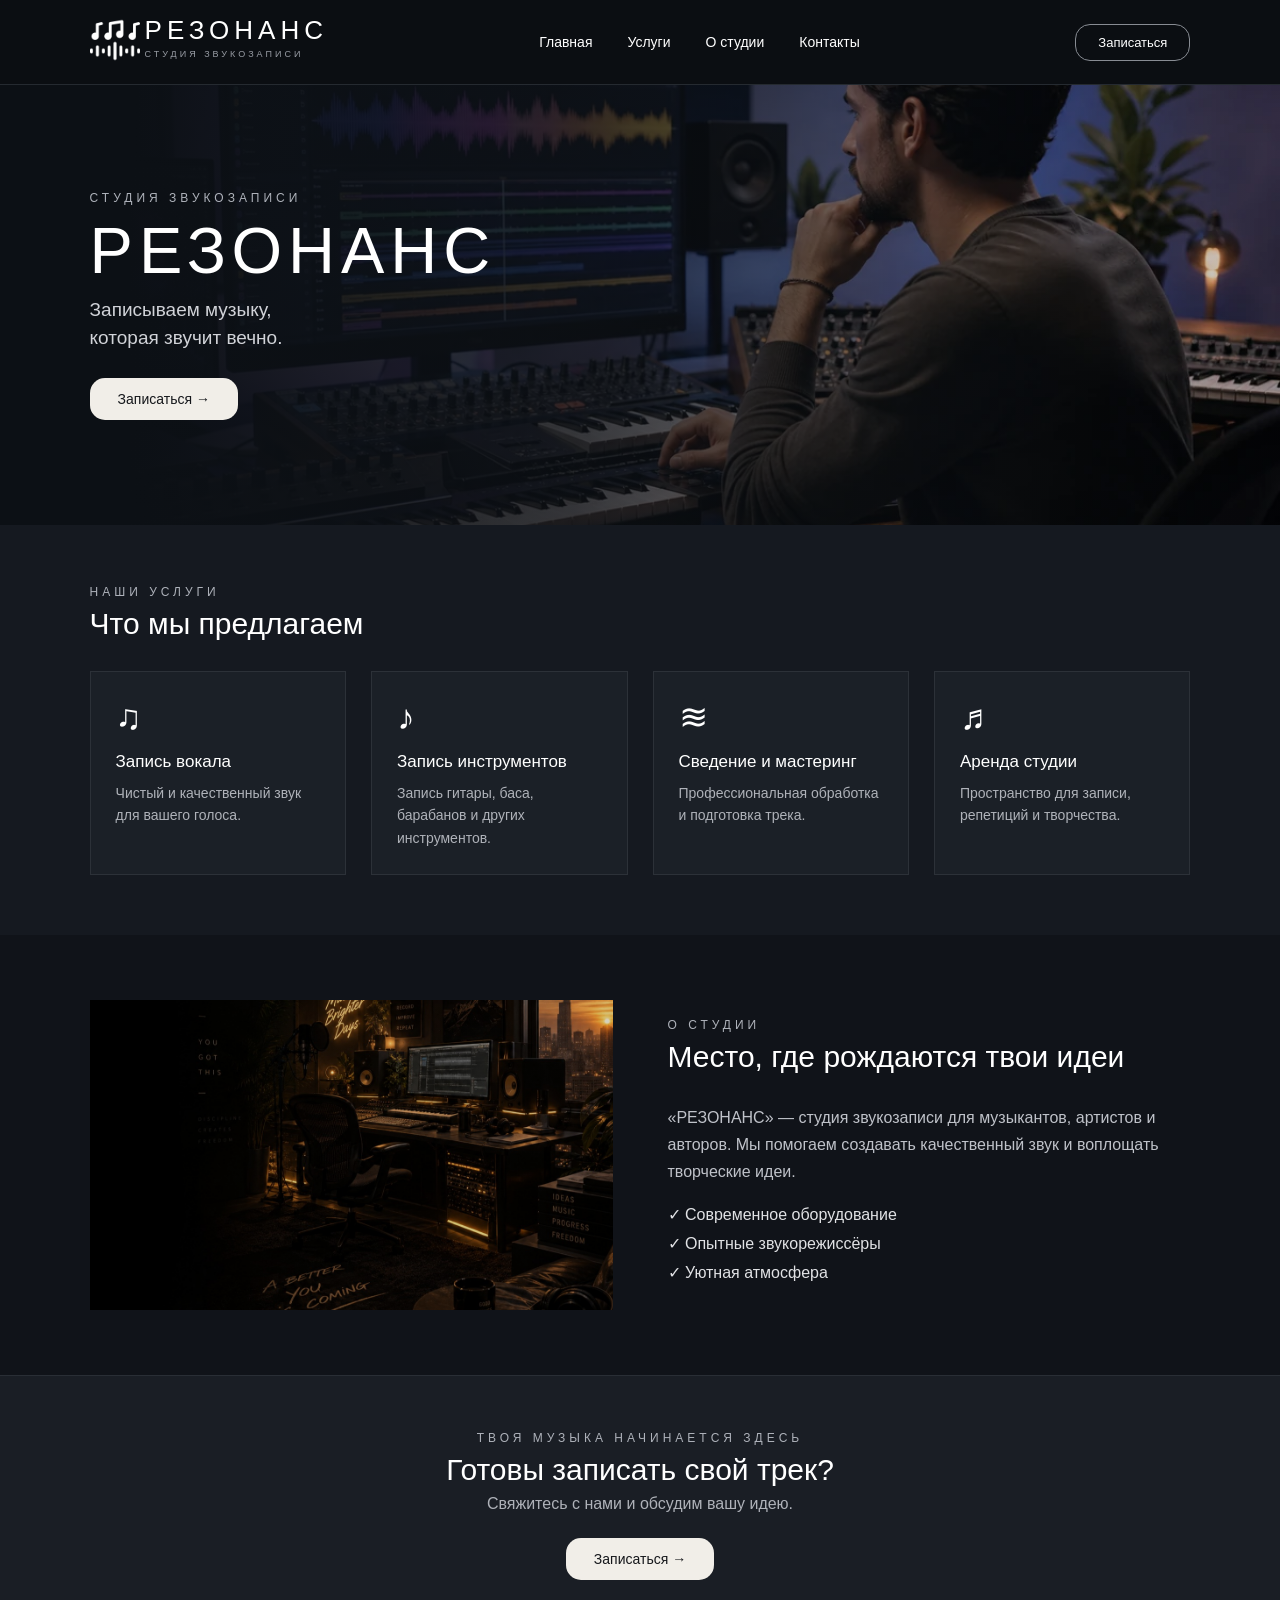
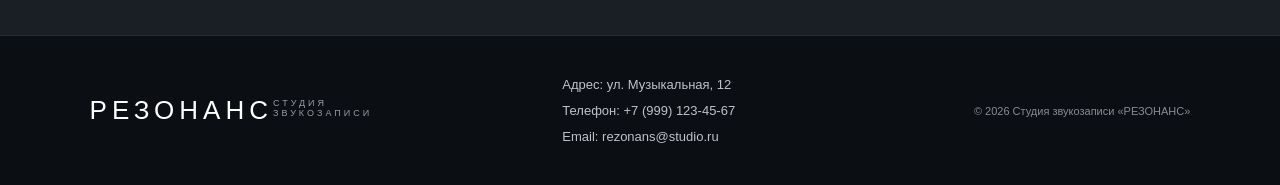
==== stud/index.html @ 7efa26d1 "Add files via upload" ====
<!DOCTYPE html>
<html lang="en">

<head>
    <meta charset="UTF-8">
    <meta name="viewport" content="width=device-width, initial-scale=1.0">
    <title>РЕЗОНАНС</title>
    <link rel="stylesheet" href="style.css">
</head>

</html>

<body>

    <div class="header">
        <div class="logo">
            <div><img src="foto/free-icon-sound-8358638.png" alt="" height="50px"></div>
            <div  class="only-text">
                <div class="logo-name">РЕЗОНАНС</div>
                <div class="logo-text">СТУДИЯ ЗВУКОЗАПИСИ</div>
            </div>
        </div>

        <div class="menu">
            <p>Главная</p>
            <p>Услуги</p>
            <p>О студии</p>
            <p>Контакты</p>
        </div>

        <p class="top-button">Записаться</p>
    </div>

    <div class="hero" id="home">
        <div class="hero-content">
            <div class="small-title">СТУДИЯ ЗВУКОЗАПИСИ</div>
            <div class="main-title">РЕЗОНАНС</div>
            <div class="description">Записываем музыку,<br>которая звучит вечно.</div>
            <p class="button">Записаться →</p>
        </div>
    </div>

    <div class="services" id="services">
        <div class="small-title">НАШИ УСЛУГИ</div>
        <div class="section-title">Что мы предлагаем</div>

        <div class="cards">
            <div class="card">
                <div class="icon">♫</div>
                <div class="card-title">Запись вокала</div>
                <div class="card-text">Чистый и качественный звук для вашего голоса.</div>
            </div>
            <div class="card">
                <div class="icon">♪</div>
                <div class="card-title">Запись инструментов</div>
                <div class="card-text">Запись гитары, баса, барабанов и других инструментов.</div>
            </div>
            <div class="card">
                <div class="icon">≋</div>
                <div class="card-title">Сведение и мастеринг</div>
                <div class="card-text">Профессиональная обработка и подготовка трека.</div>
            </div>
            <div class="card">
                <div class="icon">♬</div>
                <div class="card-title">Аренда студии</div>
                <div class="card-text">Пространство для записи, репетиций и творчества.</div>
            </div>
        </div>
    </div>

    <div class="about" id="about">
        <div class="about-image"></div>

        <div class="about-content">
            <div class="small-title">О СТУДИИ</div>
            <div class="section-title">Место, где рождаются твои идеи</div>
            <div class="about-text">
                «РЕЗОНАНС» — студия звукозаписи для музыкантов,
                артистов и авторов. Мы помогаем создавать качественный
                звук и воплощать творческие идеи.
            </div>
            <div class="check">✓ Современное оборудование</div>
            <div class="check">✓ Опытные звукорежиссёры</div>
            <div class="check">✓ Уютная атмосфера</div>
        </div>
    </div>
    <div class="booking">
        <div class="small-title">ТВОЯ МУЗЫКА НАЧИНАЕТСЯ ЗДЕСЬ</div>
        <div class="booking-title">Готовы записать свой трек?</div>
        <div class="booking-text">Свяжитесь с нами и обсудим вашу идею.</div>
        <p class="button">Записаться →</p>
    </div>

    <div class="footer" id="contacts">
        <div class="logo">
            <div class="logo-name">РЕЗОНАНС</div>
            <div class="logo-text">СТУДИЯ ЗВУКОЗАПИСИ</div>
        </div>

        <div class="contacts">
            <div>Адрес: ул. Музыкальная, 12</div>
            <div>Телефон: +7 (999) 123-45-67</div>
            <div>Email: rezonans@studio.ru</div>
        </div>

        <div class="copyright">© 2026 Студия звукозаписи «РЕЗОНАНС»</div>
    </div>

</body>

</html>
---- stud/style.css ----
* {
    margin: 0;
    padding: 0;
    box-sizing: border-box;
}
body {
    background: #101319;
    color: white;
    font-family: Arial, sans-serif;
}
.header {
    height: 85px;
    padding: 0 7%;
    display: flex;
    align-items: center;
    justify-content: space-between;
    background: #0b0e12;
    border-bottom: 1px solid #252a30;
}
.logo{
    display: flex;
    width: 234px;
}
.logo-name {
    
    font-size: 26px;
    letter-spacing: 5px;
}
.only-text
{
    margin-left: 5px;
}
.logo-text {
    margin-top: 3px;
    color: #999da5;
    font-size: 9px;
    letter-spacing: 3px;
}

.menu {
    display: flex;
    gap: 35px;
}

.menu{
    color: #eeeeee;
    font-size: 14px;
}

.menu{
    color: white;
}

.top-button {
    padding: 10px 22px;
    color: white;
    border: 1px solid #888c93;
    border-radius: 15px;
    font-size: 13px;
}

.top-button:hover {
    background: white;
    color: #111;
}

.hero {
    height: 440px;
    padding-left: 7%;
    display: flex;
    align-items: center;
    background:
        linear-gradient(90deg, #0c1015 10%, rgba(12,16,21,.82) 45%, rgba(12,16,21,.15)),
        url(foto/unite-ai-artificial-intelligence-b13-661-text-to-music-generative-ai-stability-audio-googles-musiclm-and-more.webp);
    background-size: cover;
    background-position: center;
}

.hero-content {
    width: 550px;
}

.small-title {
    color: #aeb2ba;
    font-size: 12px;
    letter-spacing: 4px;
}

.main-title {
    margin: 8px 0;
    font-size: 65px;
    letter-spacing: 6px;
}

.description {
    margin-bottom: 25px;
    color: #d1d3d8;
    font-size: 19px;
    line-height: 1.5;
}

.button {
    display: inline-block;
    padding: 13px 28px;
    background: #f1eee8;
    color: #15171b;
    border-radius: 15px;
    font-size: 14px;
}

.button:hover {
    background: #c9b49a;
}

.services {
    padding: 60px 7%;
    background: #151920;
}

.section-title {
    margin: 8px 0 30px;
    font-size: 30px;
}

.cards {
    display: flex;
    gap: 25px;
}

.card {
    width: 25%;
    min-height: 185px;
    padding: 25px;
    background: #1b2027;
    border: 1px solid #2c3138;
}

.card:hover {
    border-color: #8d806e;
}

.icon {
    margin-bottom: 15px;
    font-size: 35px;
}

.card-title {
    margin-bottom: 10px;
    font-size: 17px;
}

.card-text {
    color: #afb2b9;
    font-size: 14px;
    line-height: 1.6;
}

.about {
    min-height: 400px;
    padding: 65px 7%;
    display: flex;
    align-items: center;
    gap: 55px;
}

.about-image {
    width: 50%;
    height: 310px;
    background:
        linear-gradient(rgba(0,0,0,.15), rgba(0,0,0,.15)),
        url(foto/deepchat_ru_1790833756764-Picsart-CropImage\ \(1\).png);
    background-size: cover;
    background-position: center;
}

.about-content {
    width: 50%;
}

.about-text {
    margin: 20px 0;
    color: #bfc2c9;
    line-height: 1.7;
}

.check {
    margin: 10px 0;
    color: #e1e2e5;
}

.booking {
    padding: 55px;
    text-align: center;
    background: #1a1e25;
    border-top: 1px solid #292e35;
}

.booking-title {
    margin: 8px 0;
    font-size: 30px;
}

.booking-text {
    margin-bottom: 25px;
    color: #afb2b9;
}

.footer {
    min-height: 150px;
    padding: 30px 7%;
    display: flex;
    align-items: center;
    justify-content: space-between;
    gap: 40px;
    background: #0b0e12;
    border-top: 1px solid #292e35;
}

.contacts {
    color: #bfc2c9;
    font-size: 13px;
    line-height: 2;
}

.copyright {
    color: #888c94;
    font-size: 11px;
}
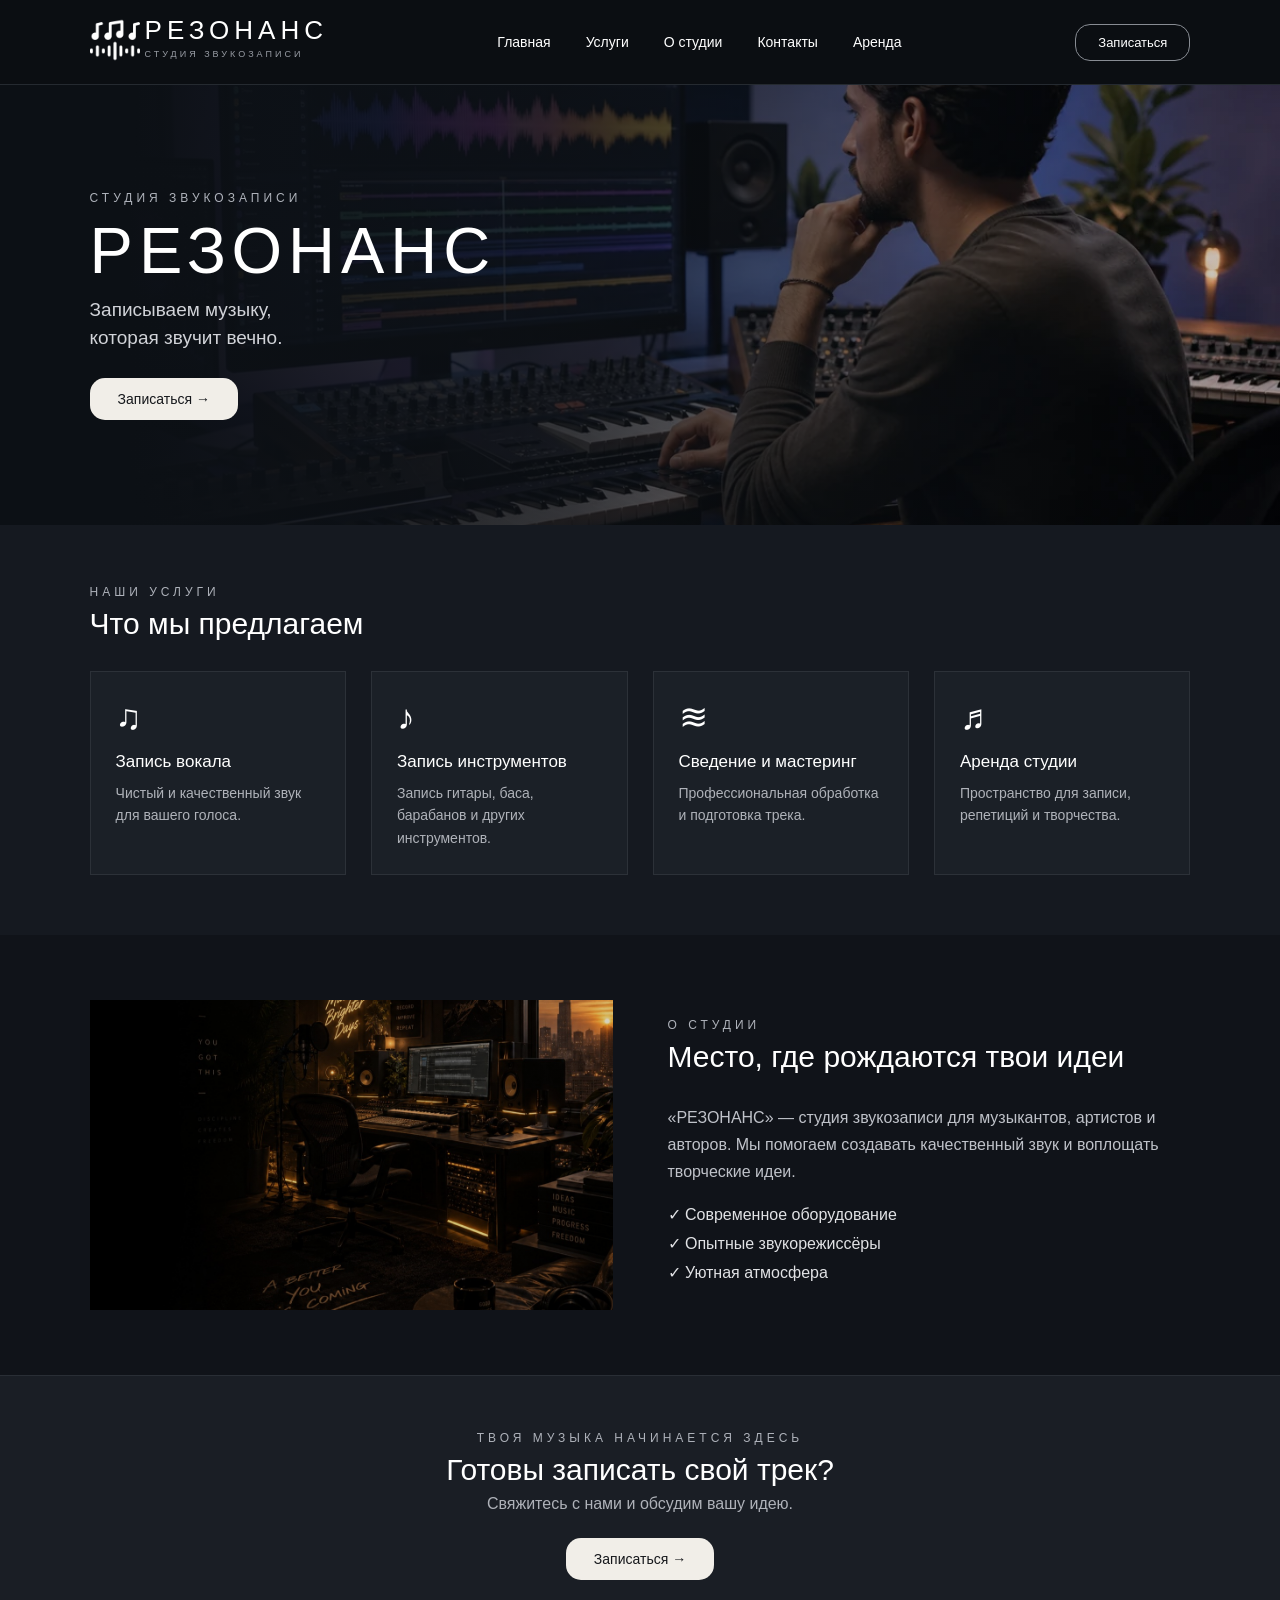
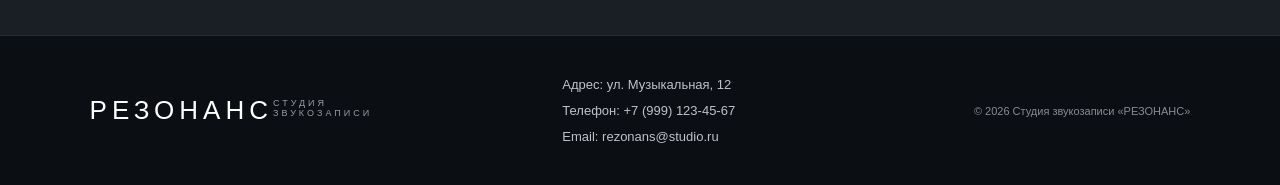
==== commit cbd0e473: "Update index.html я крч добавила там в верху и мсКисулю мяу" ====
--- a/stud/index.html
+++ b/stud/index.html
@@ -4,7 +4,7 @@
 <head>
     <meta charset="UTF-8">
     <meta name="viewport" content="width=device-width, initial-scale=1.0">
-    <title>РЕЗОНАНС</title>
+    <title>МСКИСУЛЯ</title>
     <link rel="stylesheet" href="style.css">
 </head>
 
@@ -26,6 +26,7 @@
             <p>Услуги</p>
             <p>О студии</p>
             <p>Контакты</p>
+            <p>Аренда</p>
         </div>
 
         <p class="top-button">Записаться</p>
@@ -108,4 +109,4 @@
 
 </body>
 
-</html>+</html>
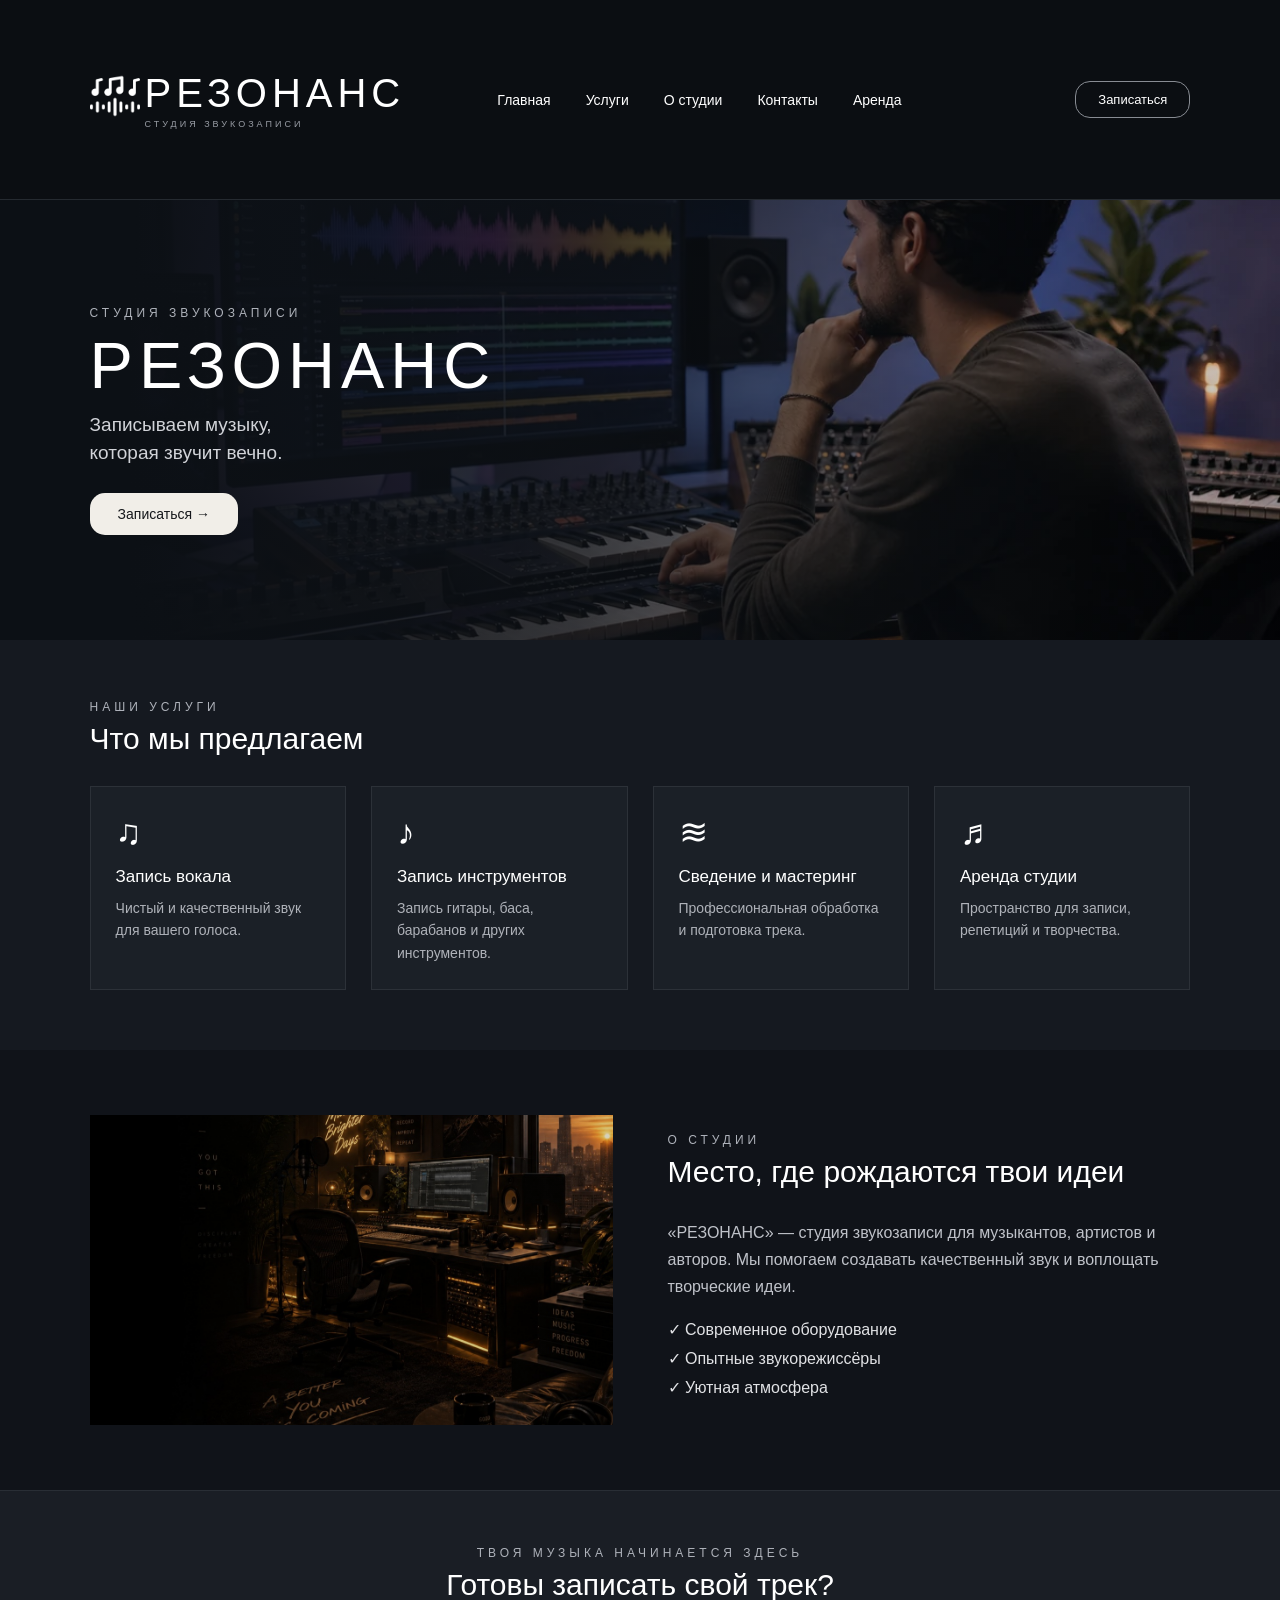
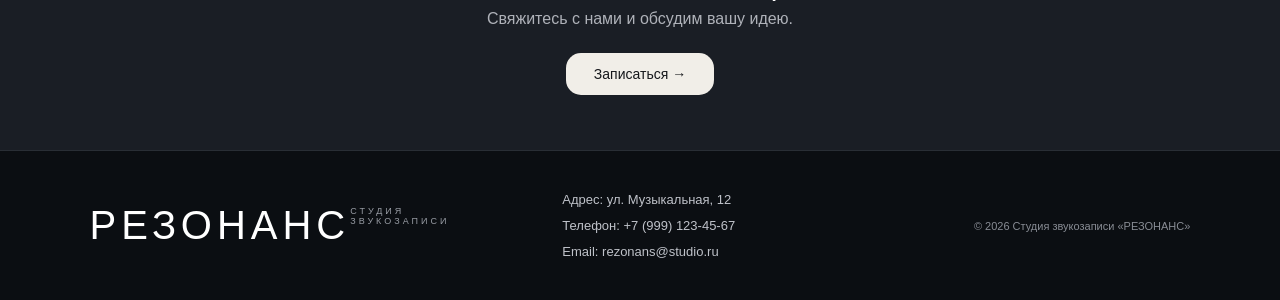
==== commit 088e5608: "Update index.html а" ====
--- a/stud/index.html
+++ b/stud/index.html
@@ -4,7 +4,7 @@
 <head>
     <meta charset="UTF-8">
     <meta name="viewport" content="width=device-width, initial-scale=1.0">
-    <title>МСКИСУЛЯ</title>
+    <title>МСКИСУЛИ</title>
     <link rel="stylesheet" href="style.css">
 </head>
 
--- a/stud/style.css
+++ b/stud/style.css
@@ -9,7 +9,7 @@
     font-family: Arial, sans-serif;
 }
 .header {
-    height: 85px;
+    height: 200px;
     padding: 0 7%;
     display: flex;
     align-items: center;
@@ -23,7 +23,7 @@
 }
 .logo-name {
     
-    font-size: 26px;
+    font-size: 40px;
     letter-spacing: 5px;
 }
 .only-text
@@ -60,7 +60,7 @@
 }
 
 .top-button:hover {
-    background: white;
+    background: black;
     color: #111;
 }
 
